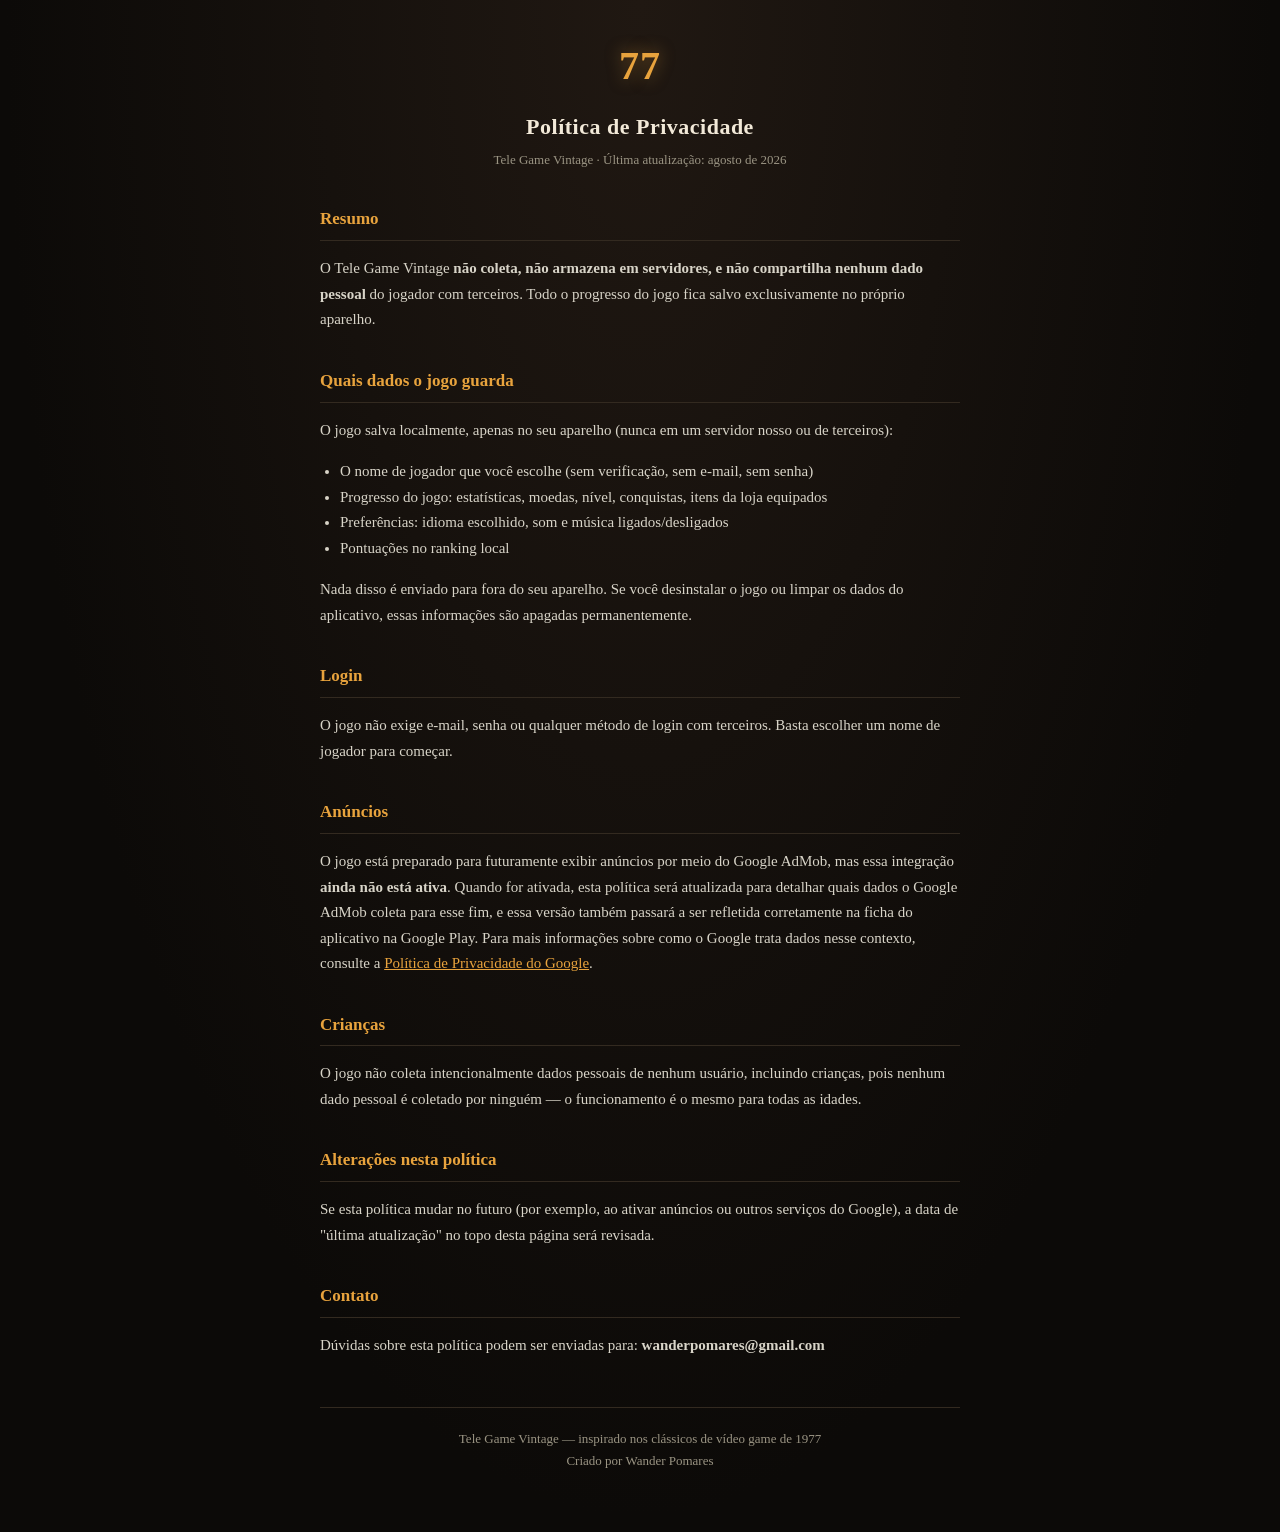
==== privacidade.html @ 4d54722b "Add files via upload" ====
<!DOCTYPE html>
<html lang="pt-BR">
<head>
<meta charset="UTF-8">
<meta name="viewport" content="width=device-width, initial-scale=1.0">
<title>Política de Privacidade — Tele Game Vintage</title>
<style>
  * { box-sizing: border-box; }
  body {
    margin: 0;
    min-height: 100vh;
    background: #14100b;
    background-image: radial-gradient(ellipse at top, #201812, #0c0a08 70%);
    color: #d8d4c8;
    font-family: Georgia, 'Times New Roman', serif;
    line-height: 1.7;
    padding: 32px 20px 60px;
  }
  .wrap {
    max-width: 640px;
    margin: 0 auto;
  }
  .brand {
    text-align: center;
    margin-bottom: 8px;
  }
  .brand .n77 {
    display: inline-block;
    font-family: Georgia, serif;
    font-weight: bold;
    font-size: 40px;
    color: #e8a33d;
    text-shadow: 0 0 16px rgba(232,163,61,0.5);
    letter-spacing: 1px;
  }
  h1 {
    text-align: center;
    color: #f2e9d8;
    font-size: 22px;
    letter-spacing: 0.5px;
    margin: 4px 0 4px;
  }
  .updated {
    text-align: center;
    color: #9a9483;
    font-size: 13px;
    margin-bottom: 32px;
  }
  h2 {
    color: #e8a33d;
    font-size: 17px;
    border-bottom: 1px solid #332a20;
    padding-bottom: 6px;
    margin-top: 34px;
  }
  p, li {
    font-size: 15px;
    color: #d8d4c8;
  }
  ul { padding-left: 20px; }
  a { color: #e8a33d; }
  .footer {
    text-align: center;
    margin-top: 48px;
    padding-top: 20px;
    border-top: 1px solid #332a20;
    color: #9a9483;
    font-size: 13px;
  }
</style>
</head>
<body>
  <div class="wrap">
    <div class="brand"><span class="n77">77</span></div>
    <h1>Política de Privacidade</h1>
    <div class="updated">Tele Game Vintage · Última atualização: agosto de 2026</div>

    <h2>Resumo</h2>
    <p>O Tele Game Vintage <strong>não coleta, não armazena em servidores, e não compartilha nenhum dado pessoal</strong> do jogador com terceiros. Todo o progresso do jogo fica salvo exclusivamente no próprio aparelho.</p>

    <h2>Quais dados o jogo guarda</h2>
    <p>O jogo salva localmente, apenas no seu aparelho (nunca em um servidor nosso ou de terceiros):</p>
    <ul>
      <li>O nome de jogador que você escolhe (sem verificação, sem e-mail, sem senha)</li>
      <li>Progresso do jogo: estatísticas, moedas, nível, conquistas, itens da loja equipados</li>
      <li>Preferências: idioma escolhido, som e música ligados/desligados</li>
      <li>Pontuações no ranking local</li>
    </ul>
    <p>Nada disso é enviado para fora do seu aparelho. Se você desinstalar o jogo ou limpar os dados do aplicativo, essas informações são apagadas permanentemente.</p>

    <h2>Login</h2>
    <p>O jogo não exige e-mail, senha ou qualquer método de login com terceiros. Basta escolher um nome de jogador para começar.</p>

    <h2>Anúncios</h2>
    <p>O jogo está preparado para futuramente exibir anúncios por meio do Google AdMob, mas essa integração <strong>ainda não está ativa</strong>. Quando for ativada, esta política será atualizada para detalhar quais dados o Google AdMob coleta para esse fim, e essa versão também passará a ser refletida corretamente na ficha do aplicativo na Google Play. Para mais informações sobre como o Google trata dados nesse contexto, consulte a <a href="https://policies.google.com/privacy" target="_blank" rel="noopener">Política de Privacidade do Google</a>.</p>

    <h2>Crianças</h2>
    <p>O jogo não coleta intencionalmente dados pessoais de nenhum usuário, incluindo crianças, pois nenhum dado pessoal é coletado por ninguém — o funcionamento é o mesmo para todas as idades.</p>

    <h2>Alterações nesta política</h2>
    <p>Se esta política mudar no futuro (por exemplo, ao ativar anúncios ou outros serviços do Google), a data de "última atualização" no topo desta página será revisada.</p>

    <h2>Contato</h2>
    <p>Dúvidas sobre esta política podem ser enviadas para: <strong>wanderpomares@gmail.com</strong></p>

    <div class="footer">Tele Game Vintage — inspirado nos clássicos de vídeo game de 1977<br>Criado por Wander Pomares</div>
  </div>
</body>
</html>
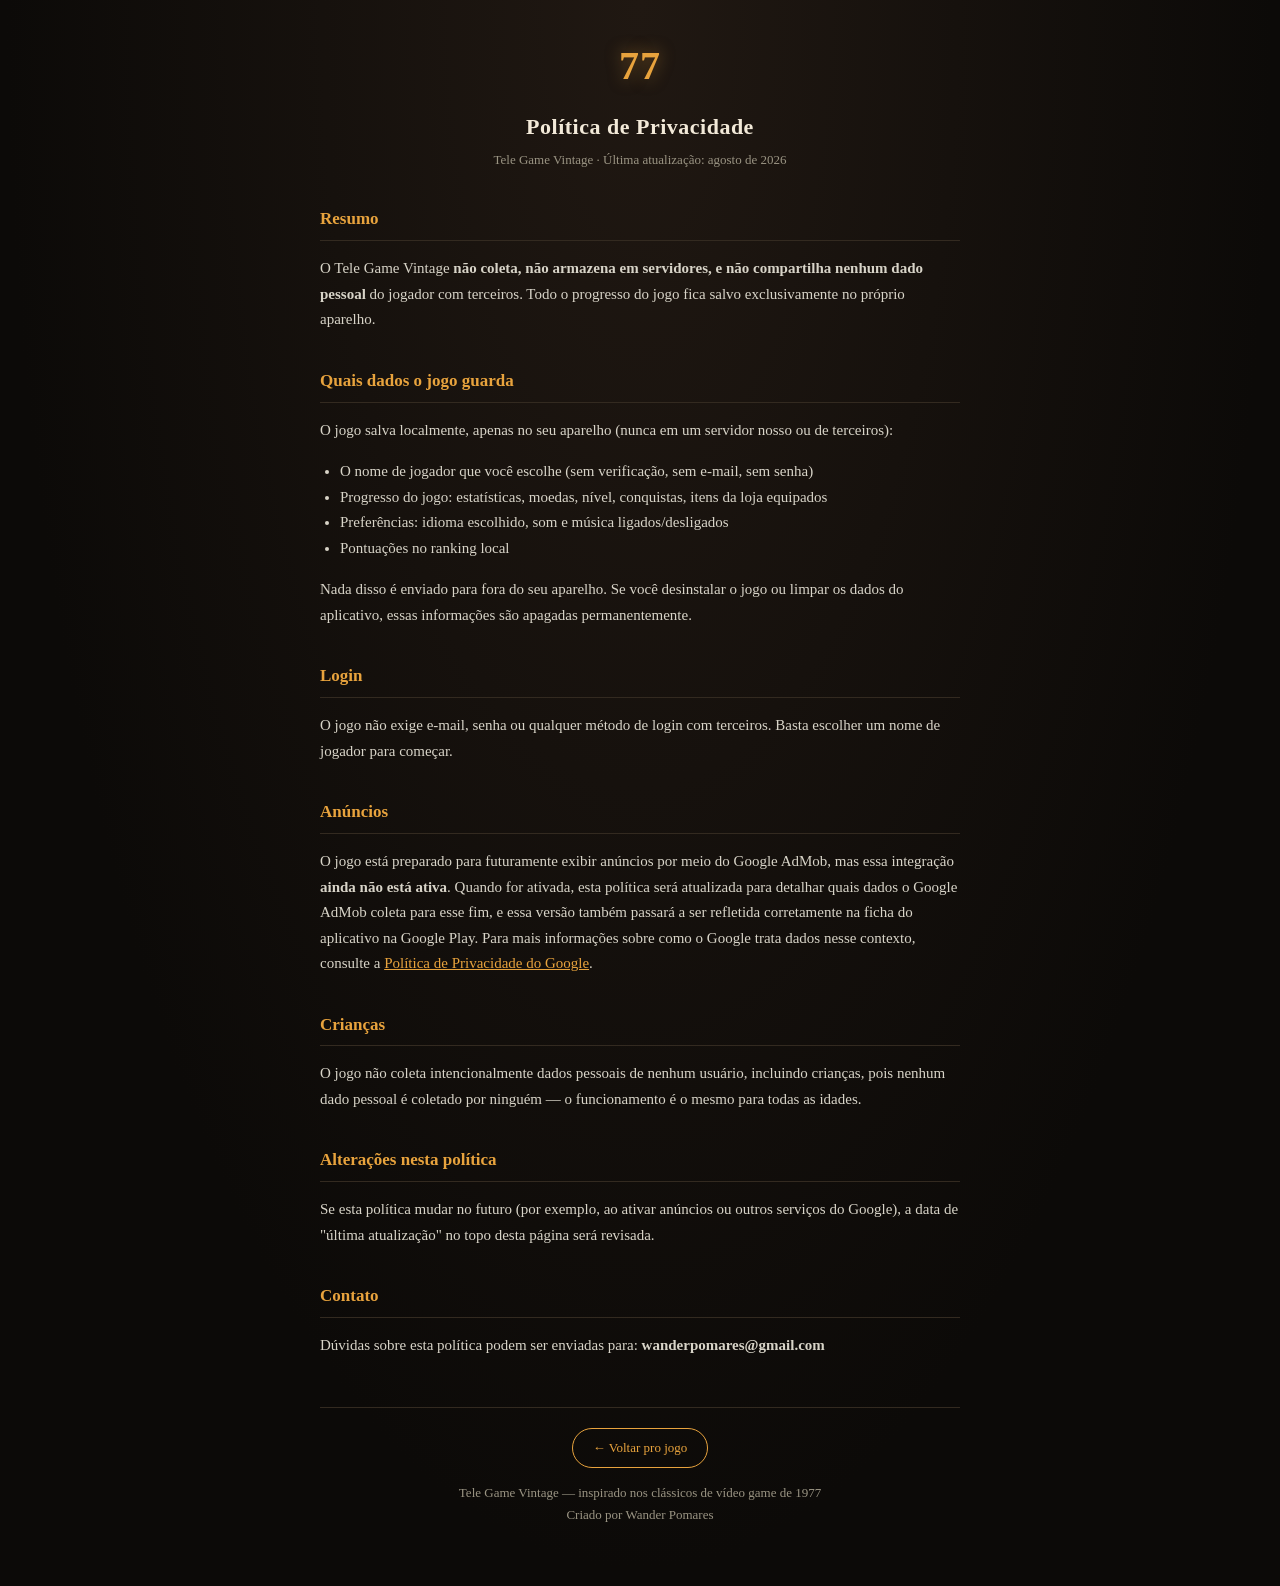
==== commit 2924f6b5: "Add files via upload" ====
--- a/privacidade.html
+++ b/privacidade.html
@@ -103,7 +103,11 @@
     <h2>Contato</h2>
     <p>Dúvidas sobre esta política podem ser enviadas para: <strong>wanderpomares@gmail.com</strong></p>
 
-    <div class="footer">Tele Game Vintage — inspirado nos clássicos de vídeo game de 1977<br>Criado por Wander Pomares</div>
+    <div class="footer">
+      <a href="./" style="display:inline-block; margin-bottom:14px; color:#e8a33d; text-decoration:none; border:1px solid #e8a33d; border-radius:20px; padding:8px 20px;">← Voltar pro jogo</a>
+      <br>
+      Tele Game Vintage — inspirado nos clássicos de vídeo game de 1977<br>Criado por Wander Pomares
+    </div>
   </div>
 </body>
 </html>
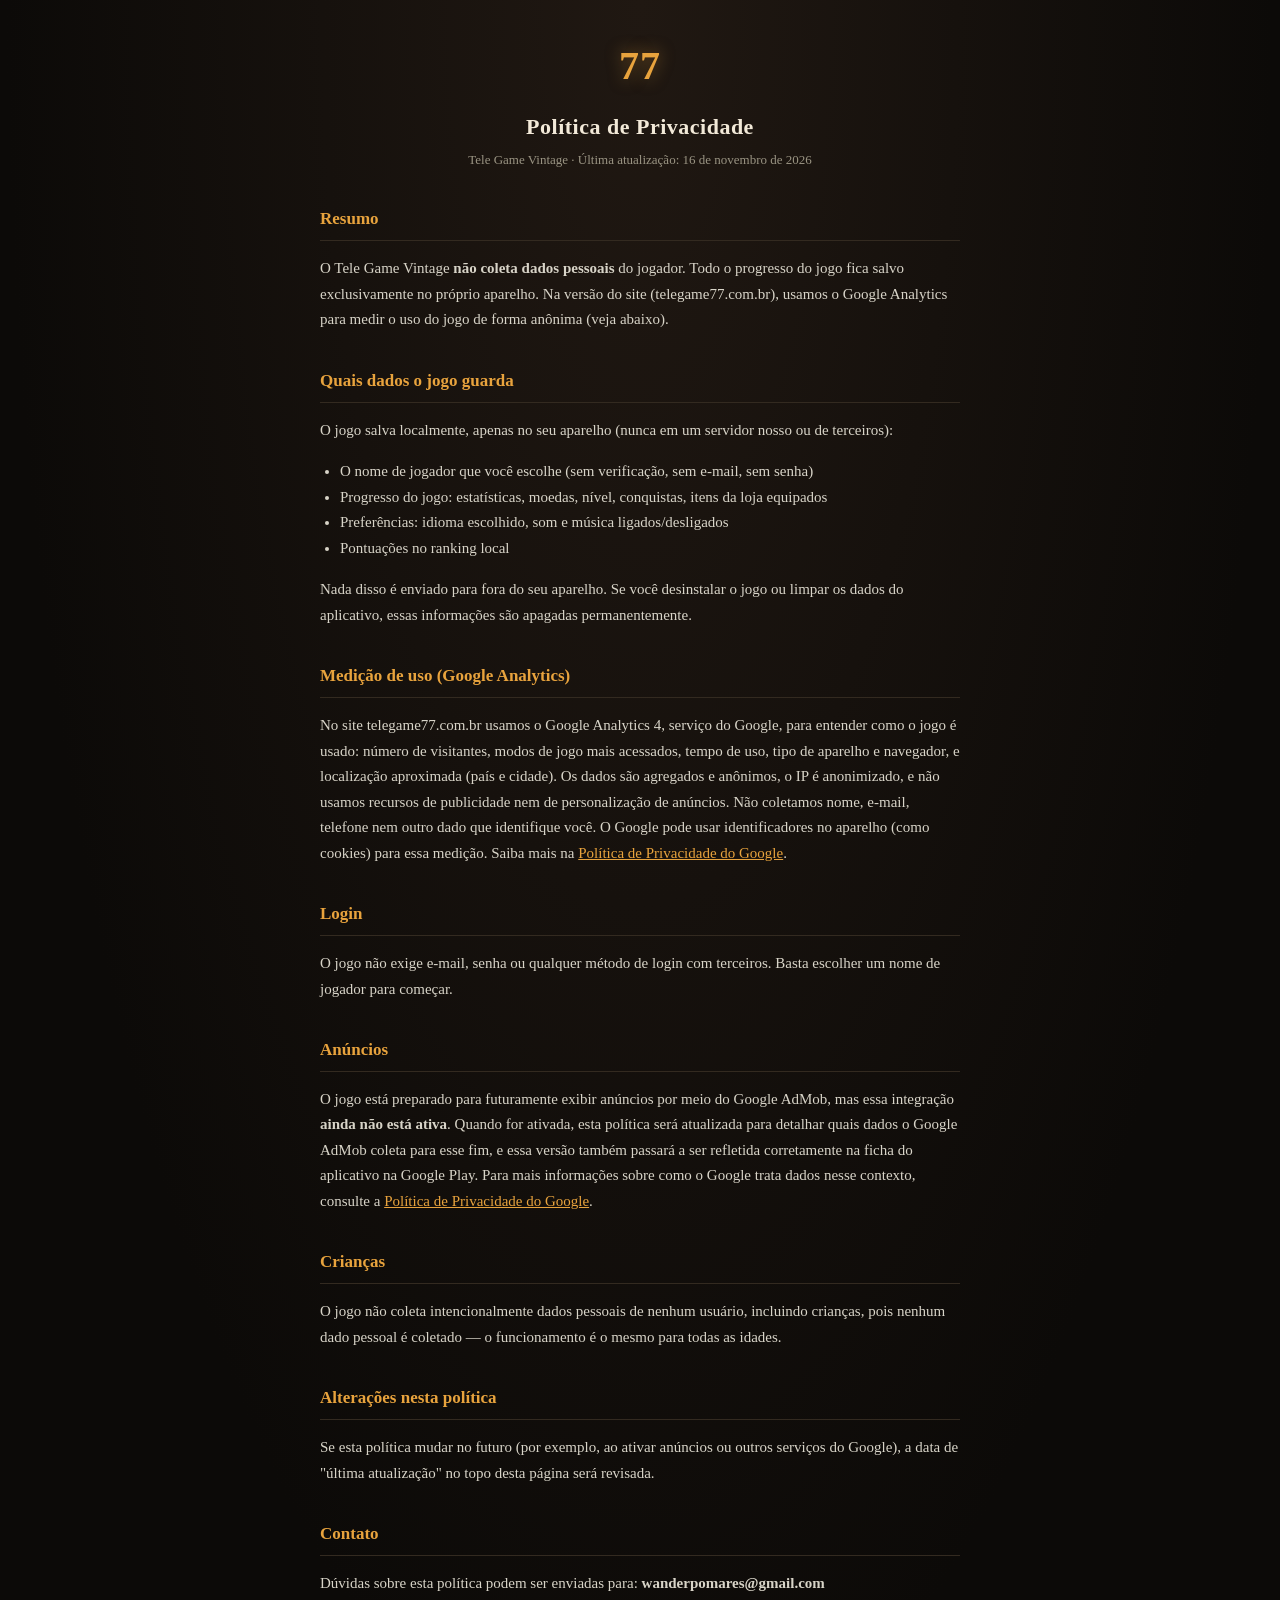
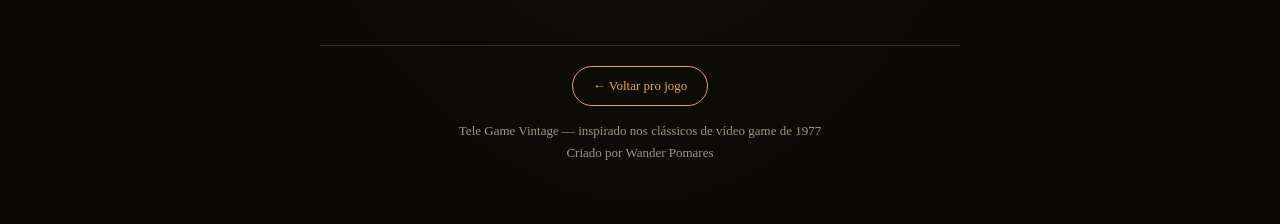
==== commit 311ea2de: "Google Analytics 4 (G-JMCS7PB32Z) no site e política de privacidade atualizada Co-Authored-By: Claud" ====
--- a/privacidade.html
+++ b/privacidade.html
@@ -73,10 +73,10 @@
   <div class="wrap">
     <div class="brand"><span class="n77">77</span></div>
     <h1>Política de Privacidade</h1>
-    <div class="updated">Tele Game Vintage · Última atualização: agosto de 2026</div>
+    <div class="updated">Tele Game Vintage · Última atualização: 16 de novembro de 2026</div>
 
     <h2>Resumo</h2>
-    <p>O Tele Game Vintage <strong>não coleta, não armazena em servidores, e não compartilha nenhum dado pessoal</strong> do jogador com terceiros. Todo o progresso do jogo fica salvo exclusivamente no próprio aparelho.</p>
+    <p>O Tele Game Vintage <strong>não coleta dados pessoais</strong> do jogador. Todo o progresso do jogo fica salvo exclusivamente no próprio aparelho. Na versão do site (telegame77.com.br), usamos o Google Analytics para medir o uso do jogo de forma anônima (veja abaixo).</p>
 
     <h2>Quais dados o jogo guarda</h2>
     <p>O jogo salva localmente, apenas no seu aparelho (nunca em um servidor nosso ou de terceiros):</p>
@@ -88,6 +88,9 @@
     </ul>
     <p>Nada disso é enviado para fora do seu aparelho. Se você desinstalar o jogo ou limpar os dados do aplicativo, essas informações são apagadas permanentemente.</p>
 
+    <h2>Medição de uso (Google Analytics)</h2>
+    <p>No site telegame77.com.br usamos o Google Analytics 4, serviço do Google, para entender como o jogo é usado: número de visitantes, modos de jogo mais acessados, tempo de uso, tipo de aparelho e navegador, e localização aproximada (país e cidade). Os dados são agregados e anônimos, o IP é anonimizado, e não usamos recursos de publicidade nem de personalização de anúncios. Não coletamos nome, e-mail, telefone nem outro dado que identifique você. O Google pode usar identificadores no aparelho (como cookies) para essa medição. Saiba mais na <a href="https://policies.google.com/privacy" target="_blank" rel="noopener">Política de Privacidade do Google</a>.</p>
+
     <h2>Login</h2>
     <p>O jogo não exige e-mail, senha ou qualquer método de login com terceiros. Basta escolher um nome de jogador para começar.</p>
 
@@ -95,7 +98,7 @@
     <p>O jogo está preparado para futuramente exibir anúncios por meio do Google AdMob, mas essa integração <strong>ainda não está ativa</strong>. Quando for ativada, esta política será atualizada para detalhar quais dados o Google AdMob coleta para esse fim, e essa versão também passará a ser refletida corretamente na ficha do aplicativo na Google Play. Para mais informações sobre como o Google trata dados nesse contexto, consulte a <a href="https://policies.google.com/privacy" target="_blank" rel="noopener">Política de Privacidade do Google</a>.</p>
 
     <h2>Crianças</h2>
-    <p>O jogo não coleta intencionalmente dados pessoais de nenhum usuário, incluindo crianças, pois nenhum dado pessoal é coletado por ninguém — o funcionamento é o mesmo para todas as idades.</p>
+    <p>O jogo não coleta intencionalmente dados pessoais de nenhum usuário, incluindo crianças, pois nenhum dado pessoal é coletado — o funcionamento é o mesmo para todas as idades.</p>
 
     <h2>Alterações nesta política</h2>
     <p>Se esta política mudar no futuro (por exemplo, ao ativar anúncios ou outros serviços do Google), a data de "última atualização" no topo desta página será revisada.</p>
